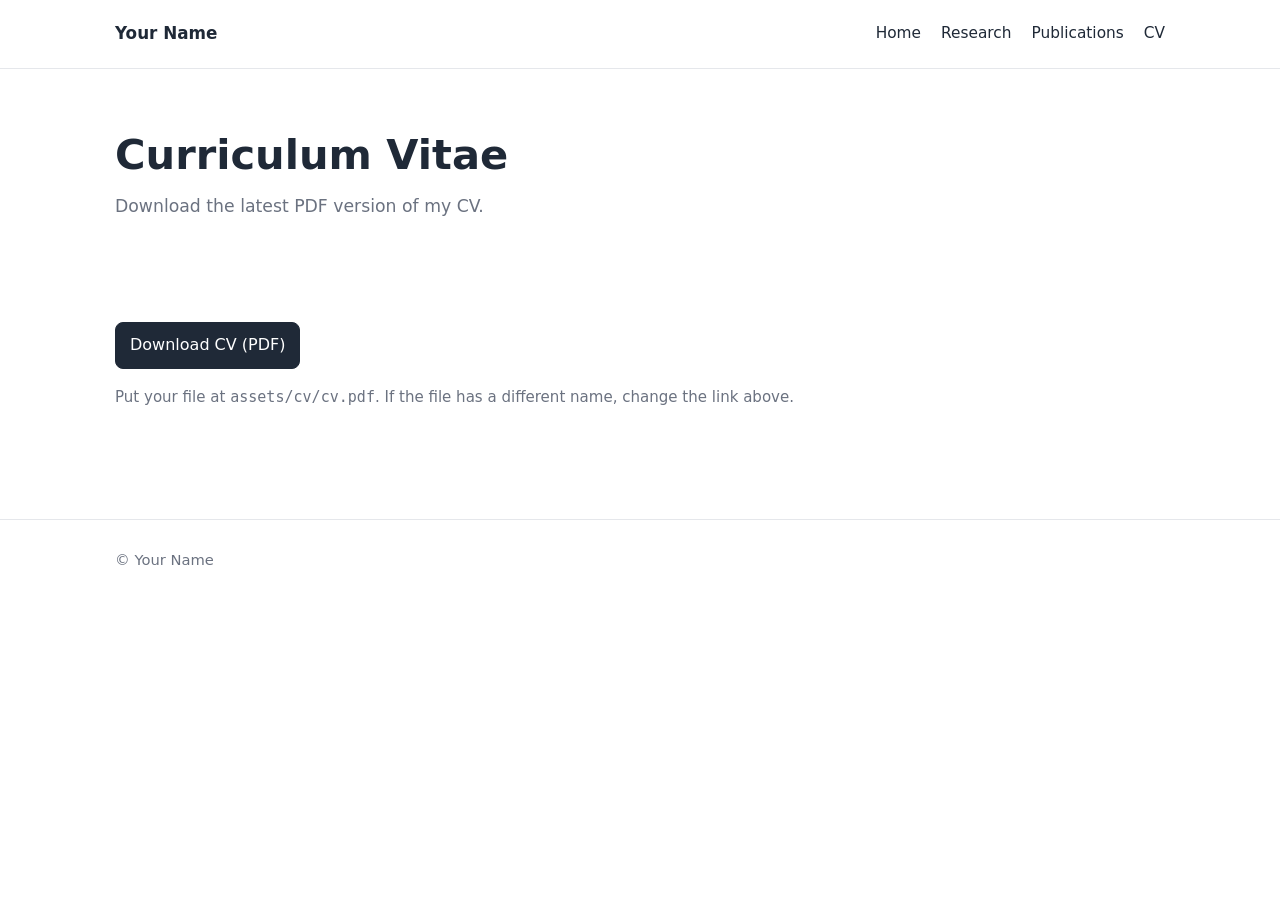
==== cv.html @ eea62d05 "Add files via upload" ====
<!doctype html>
<html lang="en">
<head>
  <meta charset="utf-8">
  <meta name="viewport" content="width=device-width, initial-scale=1">
  <title>CV · Your Name</title>
  <link rel="stylesheet" href="assets/css/style.css">
</head>
<body>
<header class="site-header">
  <div class="container nav">
    <a class="brand" href="index.html">Your Name</a>
    <nav class="nav-links">
      <a href="index.html">Home</a><a href="research.html">Research</a><a href="publications.html">Publications</a><a href="cv.html">CV</a>
    </nav>
  </div>
</header>
<main class="container">
  <div class="page-header"><h1>Curriculum Vitae</h1><p class="subtitle">Download the latest PDF version of my CV.</p></div>
  <section>
    <p><a class="button primary" href="assets/cv/cv.pdf">Download CV (PDF)</a></p>
    <p class="meta">Put your file at <code>assets/cv/cv.pdf</code>. If the file has a different name, change the link above.</p>
  </section>
</main>
<footer><div class="container">© Your Name</div></footer>
</body>
</html>
---- assets/css/style.css ----
:root {
  --bg: #ffffff;
  --text: #1f2937;
  --muted: #6b7280;
  --line: #e5e7eb;
  --accent: #1d4ed8;
  --card: #f8fafc;
  --max-width: 1050px;
}

* { box-sizing: border-box; }
html { scroll-behavior: smooth; }
body {
  margin: 0;
  font-family: Inter, ui-sans-serif, system-ui, -apple-system, BlinkMacSystemFont, "Segoe UI", sans-serif;
  color: var(--text);
  background: var(--bg);
  line-height: 1.65;
}
a { color: var(--accent); text-decoration: none; }
a:hover { text-decoration: underline; }

.container { width: min(92%, var(--max-width)); margin: 0 auto; }
.site-header {
  position: sticky;
  top: 0;
  z-index: 10;
  background: rgba(255,255,255,.96);
  border-bottom: 1px solid var(--line);
}
.nav {
  min-height: 68px;
  display: flex;
  align-items: center;
  justify-content: space-between;
  gap: 24px;
}
.brand { font-size: 1.05rem; font-weight: 700; color: var(--text); }
.nav-links { display: flex; flex-wrap: wrap; gap: 20px; }
.nav-links a { color: var(--text); font-size: .96rem; }

.hero {
  display: grid;
  grid-template-columns: 220px 1fr;
  gap: 48px;
  align-items: center;
  padding: 72px 0 48px;
}
.profile-photo {
  width: 220px;
  height: 220px;
  border-radius: 50%;
  object-fit: cover;
  border: 1px solid var(--line);
}
h1 { font-size: clamp(2.2rem, 5vw, 3.6rem); line-height: 1.08; margin: 0 0 14px; }
h2 { font-size: 1.75rem; margin: 0 0 18px; }
h3 { margin-bottom: 6px; }
.subtitle { color: var(--muted); font-size: 1.08rem; margin: 0 0 20px; }
.quick-links { display: flex; flex-wrap: wrap; gap: 14px; margin-top: 20px; }
.button {
  display: inline-block;
  padding: 9px 14px;
  border: 1px solid var(--line);
  border-radius: 8px;
  color: var(--text);
  background: white;
}
.button.primary { background: var(--text); color: white; border-color: var(--text); }

section { padding: 42px 0; }
.section-divider { border-top: 1px solid var(--line); }
.grid { display: grid; grid-template-columns: repeat(2, 1fr); gap: 20px; }
.card { background: var(--card); border: 1px solid var(--line); border-radius: 12px; padding: 22px; }
.card p { margin-bottom: 0; color: var(--muted); }
.list { padding-left: 20px; }
.meta { color: var(--muted); font-size: .94rem; }
.page-header { padding: 64px 0 24px; }
.page-header h1 { font-size: 2.6rem; }
.content-block { margin-bottom: 34px; }
.publication { padding: 20px 0; border-bottom: 1px solid var(--line); }
.publication:last-child { border-bottom: 0; }
footer { margin-top: 52px; border-top: 1px solid var(--line); padding: 28px 0 40px; color: var(--muted); font-size: .92rem; }

@media (max-width: 720px) {
  .nav { align-items: flex-start; padding: 16px 0; flex-direction: column; gap: 10px; }
  .hero { grid-template-columns: 1fr; gap: 28px; padding-top: 48px; }
  .profile-photo { width: 170px; height: 170px; }
  .grid { grid-template-columns: 1fr; }
}
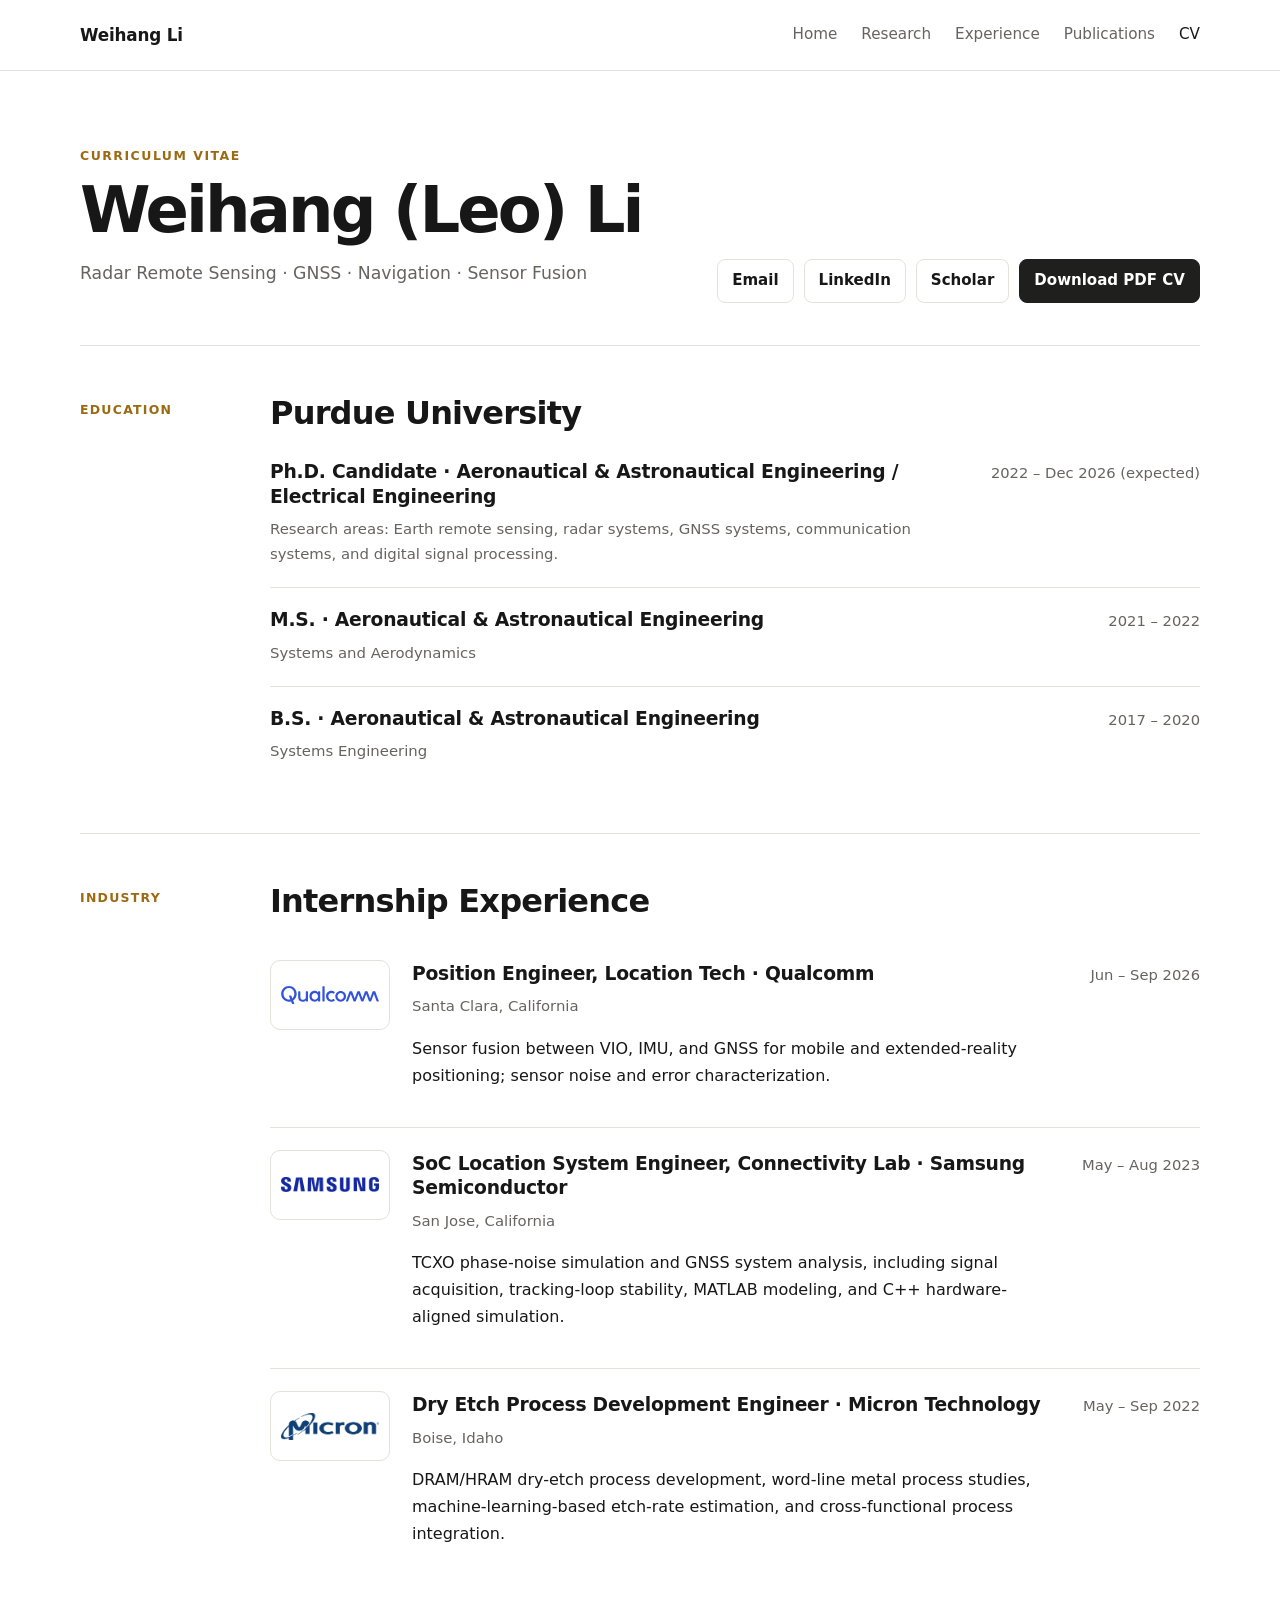
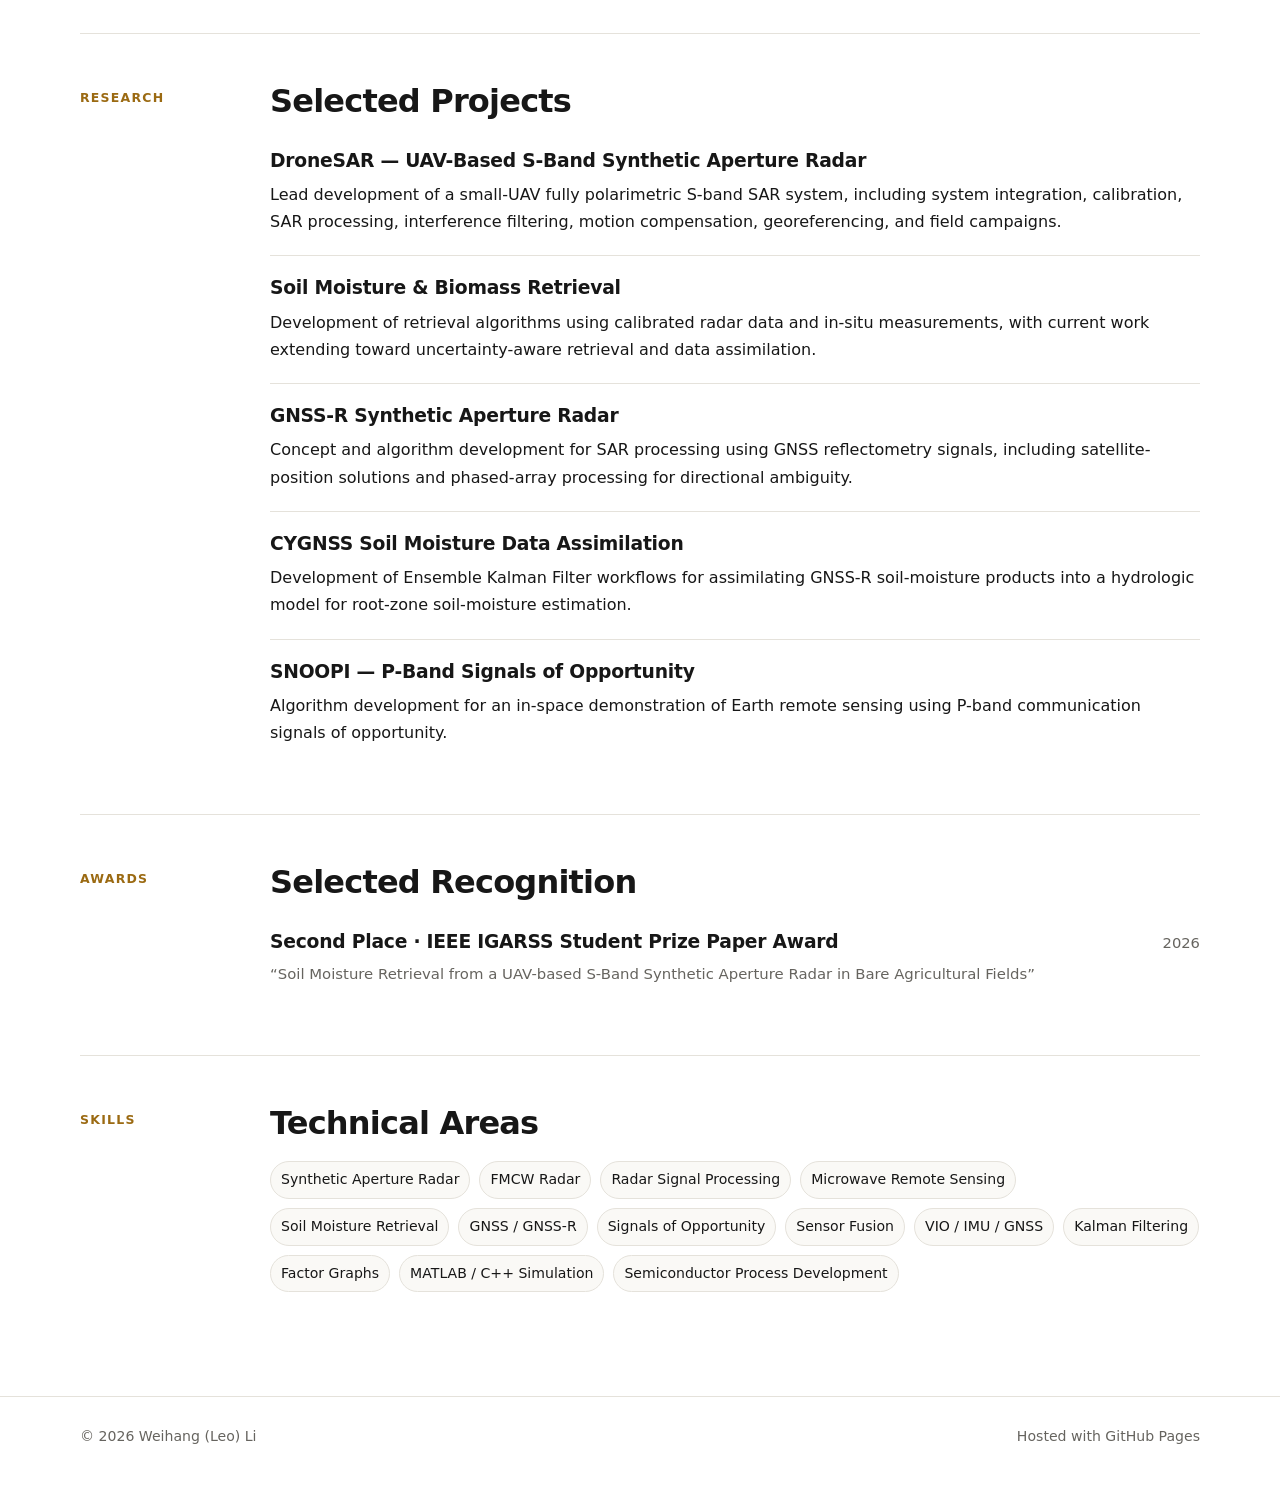
==== commit f43126fe: "Add files via upload" ====
--- a/cv.html
+++ b/cv.html
@@ -3,25 +3,184 @@
 <head>
   <meta charset="utf-8">
   <meta name="viewport" content="width=device-width, initial-scale=1">
-  <title>CV · Your Name</title>
+  <meta name="description" content="Curriculum vitae summary for Weihang (Leo) Li.">
+  <title>CV · Weihang (Leo) Li</title>
   <link rel="stylesheet" href="assets/css/style.css">
 </head>
 <body>
 <header class="site-header">
   <div class="container nav">
-    <a class="brand" href="index.html">Your Name</a>
-    <nav class="nav-links">
-      <a href="index.html">Home</a><a href="research.html">Research</a><a href="publications.html">Publications</a><a href="cv.html">CV</a>
+    <a class="brand" href="index.html">Weihang Li</a>
+    <nav class="nav-links" aria-label="Main navigation">
+      <a href="index.html">Home</a>
+      <a href="research.html">Research</a>
+      <a href="experience.html">Experience</a>
+      <a href="publications.html">Publications</a>
+      <a class="active" href="cv.html">CV</a>
     </nav>
   </div>
 </header>
+
 <main class="container">
-  <div class="page-header"><h1>Curriculum Vitae</h1><p class="subtitle">Download the latest PDF version of my CV.</p></div>
-  <section>
-    <p><a class="button primary" href="assets/cv/cv.pdf">Download CV (PDF)</a></p>
-    <p class="meta">Put your file at <code>assets/cv/cv.pdf</code>. If the file has a different name, change the link above.</p>
+  <div class="page-header cv-header">
+    <div>
+      <p class="eyebrow">Curriculum Vitae</p>
+      <h1>Weihang (Leo) Li</h1>
+      <p class="subtitle">Radar Remote Sensing · GNSS · Navigation · Sensor Fusion</p>
+    </div>
+    <div class="cv-actions">
+      <a class="button" href="mailto:li2653@purdue.edu">Email</a>
+      <a class="button" href="https://www.linkedin.com/in/weihang-li-purdue/" target="_blank" rel="noopener">LinkedIn</a>
+      <a class="button" href="https://scholar.google.com/citations?user=dfO99kAAAAAJ&amp;hl=en" target="_blank" rel="noopener">Scholar</a>
+      <a class="button primary" href="assets/cv/cv.pdf">Download PDF CV</a>
+    </div>
+  </div>
+
+  <section class="cv-section section-divider">
+    <div class="cv-label">Education</div>
+    <div>
+      <h2>Purdue University</h2>
+      <div class="cv-entry">
+        <div>
+          <h3>Ph.D. Candidate · Aeronautical & Astronautical Engineering / Electrical Engineering</h3>
+          <p class="meta">Research areas: Earth remote sensing, radar systems, GNSS systems, communication systems, and digital signal processing.</p>
+        </div>
+        <div class="cv-date">2022 – Dec 2026 (expected)</div>
+      </div>
+      <div class="cv-entry">
+        <div>
+          <h3>M.S. · Aeronautical & Astronautical Engineering</h3>
+          <p class="meta">Systems and Aerodynamics</p>
+        </div>
+        <div class="cv-date">2021 – 2022</div>
+      </div>
+      <div class="cv-entry">
+        <div>
+          <h3>B.S. · Aeronautical & Astronautical Engineering</h3>
+          <p class="meta">Systems Engineering</p>
+        </div>
+        <div class="cv-date">2017 – 2020</div>
+      </div>
+    </div>
+  </section>
+
+  <section class="cv-section section-divider">
+    <div class="cv-label">Industry</div>
+    <div>
+      <h2>Internship Experience</h2>
+
+      <div class="cv-logo-row">
+        <div class="cv-logo-box"><img src="assets/images/qualcomm-logo.svg" alt="Qualcomm logo"></div>
+        <div>
+          <h3>Position Engineer, Location Tech · Qualcomm</h3>
+          <p class="meta">Santa Clara, California</p>
+          <p>Sensor fusion between VIO, IMU, and GNSS for mobile and extended-reality positioning; sensor noise and error characterization.</p>
+        </div>
+        <div class="cv-date">Jun – Sep 2026</div>
+      </div>
+
+      <div class="cv-logo-row">
+        <div class="cv-logo-box"><img src="assets/images/samsung-logo.webp" alt="Samsung logo"></div>
+        <div>
+          <h3>SoC Location System Engineer, Connectivity Lab · Samsung Semiconductor</h3>
+          <p class="meta">San Jose, California</p>
+          <p>TCXO phase-noise simulation and GNSS system analysis, including signal acquisition, tracking-loop stability, MATLAB modeling, and C++ hardware-aligned simulation.</p>
+        </div>
+        <div class="cv-date">May – Aug 2023</div>
+      </div>
+
+      <div class="cv-logo-row">
+        <div class="cv-logo-box"><img src="assets/images/micron-logo.webp" alt="Micron Technology logo"></div>
+        <div>
+          <h3>Dry Etch Process Development Engineer · Micron Technology</h3>
+          <p class="meta">Boise, Idaho</p>
+          <p>DRAM/HRAM dry-etch process development, word-line metal process studies, machine-learning-based etch-rate estimation, and cross-functional process integration.</p>
+        </div>
+        <div class="cv-date">May – Sep 2022</div>
+      </div>
+    </div>
+  </section>
+
+  <section class="cv-section section-divider">
+    <div class="cv-label">Research</div>
+    <div>
+      <h2>Selected Projects</h2>
+      <div class="cv-entry stacked">
+        <div>
+          <h3>DroneSAR — UAV-Based S-Band Synthetic Aperture Radar</h3>
+          <p>Lead development of a small-UAV fully polarimetric S-band SAR system, including system integration, calibration, SAR processing, interference filtering, motion compensation, georeferencing, and field campaigns.</p>
+        </div>
+      </div>
+      <div class="cv-entry stacked">
+        <div>
+          <h3>Soil Moisture & Biomass Retrieval</h3>
+          <p>Development of retrieval algorithms using calibrated radar data and in-situ measurements, with current work extending toward uncertainty-aware retrieval and data assimilation.</p>
+        </div>
+      </div>
+      <div class="cv-entry stacked">
+        <div>
+          <h3>GNSS-R Synthetic Aperture Radar</h3>
+          <p>Concept and algorithm development for SAR processing using GNSS reflectometry signals, including satellite-position solutions and phased-array processing for directional ambiguity.</p>
+        </div>
+      </div>
+      <div class="cv-entry stacked">
+        <div>
+          <h3>CYGNSS Soil Moisture Data Assimilation</h3>
+          <p>Development of Ensemble Kalman Filter workflows for assimilating GNSS-R soil-moisture products into a hydrologic model for root-zone soil-moisture estimation.</p>
+        </div>
+      </div>
+      <div class="cv-entry stacked">
+        <div>
+          <h3>SNOOPI — P-Band Signals of Opportunity</h3>
+          <p>Algorithm development for an in-space demonstration of Earth remote sensing using P-band communication signals of opportunity.</p>
+        </div>
+      </div>
+    </div>
+  </section>
+
+  <section class="cv-section section-divider">
+    <div class="cv-label">Awards</div>
+    <div>
+      <h2>Selected Recognition</h2>
+      <div class="cv-entry">
+        <div>
+          <h3>Second Place · IEEE IGARSS Student Prize Paper Award</h3>
+          <p class="meta">“Soil Moisture Retrieval from a UAV-based S-Band Synthetic Aperture Radar in Bare Agricultural Fields”</p>
+        </div>
+        <div class="cv-date">2026</div>
+      </div>
+    </div>
+  </section>
+
+  <section class="cv-section section-divider">
+    <div class="cv-label">Skills</div>
+    <div>
+      <h2>Technical Areas</h2>
+      <div class="tag-list">
+        <span>Synthetic Aperture Radar</span>
+        <span>FMCW Radar</span>
+        <span>Radar Signal Processing</span>
+        <span>Microwave Remote Sensing</span>
+        <span>Soil Moisture Retrieval</span>
+        <span>GNSS / GNSS-R</span>
+        <span>Signals of Opportunity</span>
+        <span>Sensor Fusion</span>
+        <span>VIO / IMU / GNSS</span>
+        <span>Kalman Filtering</span>
+        <span>Factor Graphs</span>
+        <span>MATLAB / C++ Simulation</span>
+        <span>Semiconductor Process Development</span>
+      </div>
+    </div>
   </section>
 </main>
-<footer><div class="container">© Your Name</div></footer>
+
+<footer>
+  <div class="container footer-row">
+    <span>© <span id="year"></span> Weihang (Leo) Li</span>
+    <span>Hosted with GitHub Pages</span>
+  </div>
+</footer>
+<script>document.getElementById('year').textContent = new Date().getFullYear();</script>
 </body>
 </html>
--- a/assets/css/style.css
+++ b/assets/css/style.css
@@ -1,11 +1,13 @@
 :root {
   --bg: #ffffff;
-  --text: #1f2937;
-  --muted: #6b7280;
-  --line: #e5e7eb;
-  --accent: #1d4ed8;
-  --card: #f8fafc;
-  --max-width: 1050px;
+  --text: #171717;
+  --muted: #66645f;
+  --line: #e5e2db;
+  --accent: #9b6a12;
+  --accent-soft: #f6f0e3;
+  --card: #faf9f6;
+  --dark: #1f1f1d;
+  --max-width: 1120px;
 }
 
 * { box-sizing: border-box; }
@@ -15,76 +17,386 @@
   font-family: Inter, ui-sans-serif, system-ui, -apple-system, BlinkMacSystemFont, "Segoe UI", sans-serif;
   color: var(--text);
   background: var(--bg);
-  line-height: 1.65;
+  line-height: 1.7;
+  -webkit-font-smoothing: antialiased;
 }
 a { color: var(--accent); text-decoration: none; }
 a:hover { text-decoration: underline; }
+img, video { max-width: 100%; display: block; }
+code { background: var(--card); padding: .12rem .32rem; border: 1px solid var(--line); border-radius: 4px; }
 
 .container { width: min(92%, var(--max-width)); margin: 0 auto; }
 .site-header {
   position: sticky;
   top: 0;
   z-index: 10;
-  background: rgba(255,255,255,.96);
+  background: rgba(255,255,255,.94);
+  backdrop-filter: blur(12px);
   border-bottom: 1px solid var(--line);
 }
 .nav {
-  min-height: 68px;
+  min-height: 70px;
   display: flex;
   align-items: center;
   justify-content: space-between;
-  gap: 24px;
-}
-.brand { font-size: 1.05rem; font-weight: 700; color: var(--text); }
-.nav-links { display: flex; flex-wrap: wrap; gap: 20px; }
-.nav-links a { color: var(--text); font-size: .96rem; }
+  gap: 28px;
+}
+.brand { font-size: 1.05rem; font-weight: 760; color: var(--text); letter-spacing: -.01em; }
+.nav-links { display: flex; flex-wrap: wrap; gap: 24px; }
+.nav-links a { color: var(--muted); font-size: .95rem; }
+.nav-links a.active, .nav-links a:hover { color: var(--text); text-decoration: none; }
 
 .hero {
   display: grid;
-  grid-template-columns: 220px 1fr;
-  gap: 48px;
-  align-items: center;
-  padding: 72px 0 48px;
+  grid-template-columns: 250px 1fr;
+  gap: 58px;
+  align-items: center;
+  padding: 84px 0 62px;
 }
 .profile-photo {
-  width: 220px;
-  height: 220px;
-  border-radius: 50%;
+  width: 250px;
+  height: 250px;
+  border-radius: 22px;
   object-fit: cover;
   border: 1px solid var(--line);
-}
-h1 { font-size: clamp(2.2rem, 5vw, 3.6rem); line-height: 1.08; margin: 0 0 14px; }
-h2 { font-size: 1.75rem; margin: 0 0 18px; }
-h3 { margin-bottom: 6px; }
+  background: var(--card);
+}
+.eyebrow {
+  margin: 0 0 12px;
+  color: var(--accent);
+  font-size: .78rem;
+  font-weight: 800;
+  letter-spacing: .12em;
+  text-transform: uppercase;
+}
+h1 { font-size: clamp(2.45rem, 6vw, 4.7rem); line-height: 1.02; letter-spacing: -.045em; margin: 0 0 16px; }
+h2 { font-size: clamp(1.55rem, 3vw, 2rem); line-height: 1.2; letter-spacing: -.025em; margin: 0 0 18px; }
+h3 { line-height: 1.3; letter-spacing: -.012em; margin: 0 0 8px; }
+p { margin-top: 0; }
 .subtitle { color: var(--muted); font-size: 1.08rem; margin: 0 0 20px; }
-.quick-links { display: flex; flex-wrap: wrap; gap: 14px; margin-top: 20px; }
+.subtitle.wide { max-width: 780px; }
+.lead { max-width: 760px; font-size: 1.11rem; }
+.muted-name { color: #8f8c84; font-weight: 520; }
+.quick-links { display: flex; flex-wrap: wrap; gap: 10px; margin-top: 24px; }
 .button {
-  display: inline-block;
-  padding: 9px 14px;
+  display: inline-flex;
+  align-items: center;
+  min-height: 42px;
+  padding: 8px 14px;
   border: 1px solid var(--line);
   border-radius: 8px;
   color: var(--text);
   background: white;
-}
-.button.primary { background: var(--text); color: white; border-color: var(--text); }
-
-section { padding: 42px 0; }
+  font-size: .94rem;
+  font-weight: 610;
+}
+.button:hover { text-decoration: none; border-color: #c7c2b9; }
+.button.primary { background: var(--dark); color: white; border-color: var(--dark); }
+
+section { padding: 48px 0; }
 .section-divider { border-top: 1px solid var(--line); }
-.grid { display: grid; grid-template-columns: repeat(2, 1fr); gap: 20px; }
-.card { background: var(--card); border: 1px solid var(--line); border-radius: 12px; padding: 22px; }
-.card p { margin-bottom: 0; color: var(--muted); }
-.list { padding-left: 20px; }
-.meta { color: var(--muted); font-size: .94rem; }
-.page-header { padding: 64px 0 24px; }
-.page-header h1 { font-size: 2.6rem; }
-.content-block { margin-bottom: 34px; }
-.publication { padding: 20px 0; border-bottom: 1px solid var(--line); }
+.two-col { display: grid; grid-template-columns: 220px 1fr; gap: 54px; }
+.two-col p:last-child { margin-bottom: 0; }
+.grid { display: grid; grid-template-columns: repeat(2, 1fr); gap: 18px; }
+.grid-4 { grid-template-columns: repeat(4, 1fr); }
+.card {
+  background: var(--card);
+  border: 1px solid var(--line);
+  border-radius: 14px;
+  padding: 24px;
+}
+.card p { margin-bottom: 0; color: var(--muted); font-size: .95rem; }
+.card-kicker { display: inline-block; margin-bottom: 18px; color: var(--accent); font-size: .78rem; font-weight: 800; }
+.section-heading-row { display: flex; align-items: baseline; justify-content: space-between; gap: 20px; }
+.timeline { border-top: 1px solid var(--line); }
+.timeline-item { display: grid; grid-template-columns: 120px 1fr; gap: 20px; padding: 18px 0; border-bottom: 1px solid var(--line); }
+.timeline-date { color: var(--muted); font-size: .9rem; font-weight: 650; }
+.contact-strip { display: flex; justify-content: space-between; align-items: center; gap: 40px; }
+.contact-strip h2 { max-width: 660px; margin-bottom: 0; }
+.contact-actions { display: flex; flex-wrap: wrap; gap: 10px; justify-content: flex-end; }
+
+.page-header { padding: 74px 0 36px; }
+.page-header h1 { font-size: clamp(2.4rem, 5vw, 4rem); max-width: 900px; }
+.research-project {
+  display: grid;
+  grid-template-columns: minmax(0, 1.08fr) minmax(300px, .92fr);
+  gap: 58px;
+  align-items: start;
+  padding: 58px 0;
+}
+.research-project.reverse .research-copy { order: 2; }
+.research-project.reverse .research-visual { order: 1; }
+.project-number { color: var(--accent); font-weight: 800; font-size: .82rem; letter-spacing: .06em; text-transform: uppercase; }
+.detail-list { padding-left: 1.2rem; color: var(--muted); }
+.detail-list li { margin: 7px 0; }
+.research-visual img, .research-visual video, .feature-card img, .video-panel video {
+  width: 100%;
+  border-radius: 14px;
+  border: 1px solid var(--line);
+  background: var(--card);
+}
+.research-media-stack { display: grid; gap: 14px; }
+.image-note { margin: 8px 2px 0; color: var(--muted); font-size: .84rem; }
+.link-row { margin-top: 24px; font-weight: 650; }
+.text-panel {
+  background: var(--card);
+  border: 1px solid var(--line);
+  border-radius: 14px;
+  padding: 22px;
+}
+.text-panel h3 { margin-bottom: 12px; }
+.text-panel p:last-child, .text-panel ul:last-child { margin-bottom: 0; }
+.list-tight { margin: 0; padding-left: 1.15rem; color: var(--muted); }
+.list-tight li { margin: 6px 0; }
+.small-note { font-size: .88rem; color: var(--muted); }
+
+.feature-grid {
+  display: grid;
+  grid-template-columns: repeat(2, minmax(0, 1fr));
+  gap: 18px;
+}
+.feature-card {
+  background: var(--card);
+  border: 1px solid var(--line);
+  border-radius: 14px;
+  overflow: hidden;
+}
+.feature-card img { aspect-ratio: 16 / 10; object-fit: cover; border: 0; border-bottom: 1px solid var(--line); border-radius: 0; }
+.feature-card .feature-body { padding: 18px 20px 20px; }
+.feature-card .feature-tag {
+  display: inline-block;
+  color: var(--accent);
+  font-size: .78rem;
+  font-weight: 800;
+  letter-spacing: .08em;
+  text-transform: uppercase;
+  margin-bottom: 10px;
+}
+.feature-card p { margin-bottom: 0; color: var(--muted); }
+.feature-card.text-only .feature-body { padding-top: 22px; }
+
+.video-panel {
+  display: grid;
+  grid-template-columns: minmax(0, 1.25fr) minmax(250px, .75fr);
+  gap: 22px;
+  align-items: start;
+}
+.video-panel .text-panel { height: 100%; }
+.inline-links { display: flex; flex-wrap: wrap; gap: 8px 14px; font-size: .94rem; margin-top: 14px; }
+
+.pub-section { padding: 42px 0; }
+.publication {
+  display: grid;
+  grid-template-columns: 88px 1fr;
+  gap: 22px;
+  padding: 24px 0;
+  border-bottom: 1px solid var(--line);
+}
 .publication:last-child { border-bottom: 0; }
-footer { margin-top: 52px; border-top: 1px solid var(--line); padding: 28px 0 40px; color: var(--muted); font-size: .92rem; }
+.publication h3 { font-size: 1.17rem; }
+.publication p { margin-bottom: 5px; }
+.pub-year { color: var(--muted); font-size: .8rem; font-weight: 800; text-transform: uppercase; letter-spacing: .06em; padding-top: 3px; }
+.publication.featured { background: var(--accent-soft); margin: 0 -18px; padding: 24px 18px; border-radius: 12px; border-bottom: 0; }
+.meta { color: var(--muted); font-size: .93rem; }
+.award-note { color: #7a5109; font-weight: 760; }
+.pub-links { font-size: .92rem; }
+.pub-links span { color: #aaa69d; margin: 0 6px; }
+.note-box { background: var(--card); padding: 24px; border: 1px solid var(--line); border-radius: 12px; margin-top: 20px; }
+.note-box p:last-child { margin-bottom: 0; }
+
+.cv-header { display: flex; justify-content: space-between; gap: 40px; align-items: flex-end; }
+.cv-actions { display: flex; flex-wrap: wrap; gap: 10px; justify-content: flex-end; padding-bottom: 6px; }
+.cv-section { display: grid; grid-template-columns: 140px 1fr; gap: 50px; }
+.cv-label { color: var(--accent); font-size: .78rem; text-transform: uppercase; font-weight: 800; letter-spacing: .1em; padding-top: 5px; }
+.cv-entry { display: grid; grid-template-columns: 1fr auto; gap: 26px; padding: 10px 0 20px; }
+.cv-entry + .cv-entry { border-top: 1px solid var(--line); padding-top: 20px; }
+.cv-entry.stacked { grid-template-columns: 1fr; }
+.cv-entry p:last-child { margin-bottom: 0; }
+.cv-date { color: var(--muted); white-space: nowrap; font-size: .92rem; }
+.tag-list { display: flex; flex-wrap: wrap; gap: 9px; }
+.tag-list span { padding: 6px 10px; border-radius: 999px; background: var(--card); border: 1px solid var(--line); font-size: .88rem; }
+
+footer { margin-top: 56px; border-top: 1px solid var(--line); padding: 28px 0 38px; color: var(--muted); font-size: .88rem; }
+.footer-row { display: flex; justify-content: space-between; gap: 20px; }
+
+@media (max-width: 950px) {
+  .grid-4 { grid-template-columns: repeat(2, 1fr); }
+  .research-project, .video-panel { gap: 36px; }
+  .feature-grid { grid-template-columns: 1fr 1fr; }
+}
 
 @media (max-width: 720px) {
-  .nav { align-items: flex-start; padding: 16px 0; flex-direction: column; gap: 10px; }
-  .hero { grid-template-columns: 1fr; gap: 28px; padding-top: 48px; }
-  .profile-photo { width: 170px; height: 170px; }
-  .grid { grid-template-columns: 1fr; }
-}
+  .nav { align-items: flex-start; padding: 15px 0; flex-direction: column; gap: 10px; }
+  .nav-links { gap: 17px; }
+  .hero { grid-template-columns: 1fr; gap: 30px; padding-top: 50px; }
+  .profile-photo { width: 190px; height: 190px; }
+  .two-col, .cv-section { grid-template-columns: 1fr; gap: 14px; }
+  .grid, .grid-4, .feature-grid { grid-template-columns: 1fr; }
+  .timeline-item { grid-template-columns: 1fr; gap: 3px; }
+  .contact-strip, .cv-header { align-items: flex-start; flex-direction: column; }
+  .contact-actions, .cv-actions { justify-content: flex-start; }
+  .research-project, .research-project.reverse, .video-panel { grid-template-columns: 1fr; }
+  .research-project.reverse .research-copy, .research-project.reverse .research-visual { order: initial; }
+  .publication { grid-template-columns: 1fr; gap: 6px; }
+  .cv-entry { grid-template-columns: 1fr; gap: 2px; }
+  .footer-row { flex-direction: column; gap: 4px; }
+}
+
+/* Company / internship branding */
+.company-card .company-logo-wrap,
+.company-project-panel .company-logo-wrap {
+  min-height: 150px;
+  display: flex;
+  align-items: center;
+  justify-content: center;
+  padding: 30px;
+  background: #fff;
+  border-bottom: 1px solid var(--line);
+}
+.company-logo-wrap .company-logo {
+  width: min(84%, 320px);
+  height: auto;
+  border: 0;
+  border-radius: 0;
+  object-fit: contain;
+  background: transparent;
+}
+.company-project-panel {
+  overflow: hidden;
+  border: 1px solid var(--line);
+  border-radius: 14px;
+  background: var(--card);
+}
+.company-project-panel .research-company-logo {
+  border-bottom: 1px solid var(--line);
+}
+.company-project-panel .company-copy-panel {
+  border: 0;
+  border-radius: 0;
+}
+.cv-heading-with-logo {
+  display: flex;
+  align-items: center;
+  justify-content: space-between;
+  gap: 24px;
+  margin-bottom: 2px;
+}
+.cv-heading-with-logo h2 { margin-bottom: 0; }
+.cv-company-logo {
+  width: 155px;
+  height: auto;
+  object-fit: contain;
+}
+
+@media (max-width: 720px) {
+  .cv-heading-with-logo { align-items: flex-start; flex-direction: column; }
+  .cv-company-logo { width: 135px; }
+}
+
+/* Experience page / company cards */
+.experience-card-grid {
+  display: grid;
+  grid-template-columns: repeat(3, minmax(0, 1fr));
+  gap: 18px;
+}
+.experience-card {
+  display: flex;
+  flex-direction: column;
+  background: var(--card);
+  border: 1px solid var(--line);
+  border-radius: 14px;
+  overflow: hidden;
+}
+.experience-logo-box {
+  min-height: 132px;
+  padding: 28px;
+  background: #fff;
+  border-bottom: 1px solid var(--line);
+  display: flex;
+  align-items: center;
+  justify-content: center;
+}
+.experience-logo-box img {
+  width: min(86%, 250px);
+  max-height: 68px;
+  object-fit: contain;
+}
+.experience-card-body { padding: 20px; }
+.experience-card-body p { color: var(--muted); margin-bottom: 0; }
+.experience-card .feature-tag,
+.experience-detail .feature-tag {
+  display: inline-block;
+  color: var(--accent);
+  font-size: .78rem;
+  font-weight: 800;
+  letter-spacing: .08em;
+  text-transform: uppercase;
+  margin-bottom: 10px;
+}
+.experience-detail {
+  display: grid;
+  grid-template-columns: 230px 1fr;
+  gap: 44px;
+  align-items: start;
+  padding: 48px 0;
+}
+.experience-company-panel {
+  background: #fff;
+  border: 1px solid var(--line);
+  border-radius: 14px;
+  min-height: 170px;
+  padding: 32px;
+  display: flex;
+  align-items: center;
+  justify-content: center;
+}
+.experience-company-panel img {
+  width: 100%;
+  max-height: 78px;
+  object-fit: contain;
+}
+.experience-content h2 { margin-bottom: 6px; }
+.experience-role { font-size: 1.05rem; font-weight: 680; margin-bottom: 3px; }
+.experience-meta { color: var(--muted); font-size: .92rem; margin-bottom: 18px; }
+.experience-bullets { padding-left: 1.2rem; margin: 0 0 18px; }
+.experience-bullets li { margin: 8px 0; }
+.experience-source-note {
+  color: var(--muted);
+  font-size: .84rem;
+  border-left: 3px solid var(--line);
+  padding-left: 12px;
+}
+.company-links { display: flex; flex-wrap: wrap; gap: 10px 16px; font-size: .92rem; margin-top: 16px; }
+
+.cv-logo-row {
+  display: grid;
+  grid-template-columns: 120px 1fr auto;
+  gap: 22px;
+  align-items: start;
+  padding: 22px 0;
+  border-bottom: 1px solid var(--line);
+}
+.cv-logo-row:last-child { border-bottom: 0; }
+.cv-logo-box {
+  min-height: 70px;
+  display: flex;
+  align-items: center;
+  justify-content: center;
+  padding: 10px;
+  background: #fff;
+  border: 1px solid var(--line);
+  border-radius: 10px;
+}
+.cv-logo-box img { max-width: 100%; max-height: 48px; object-fit: contain; }
+.cv-logo-row h3 { margin-top: 2px; }
+.cv-logo-row .cv-date { padding-top: 2px; }
+
+@media (max-width: 900px) {
+  .experience-card-grid { grid-template-columns: 1fr; }
+}
+@media (max-width: 720px) {
+  .experience-detail { grid-template-columns: 1fr; gap: 20px; }
+  .experience-company-panel { min-height: 120px; }
+  .cv-logo-row { grid-template-columns: 90px 1fr; }
+  .cv-logo-row .cv-date { grid-column: 2; }
+}
